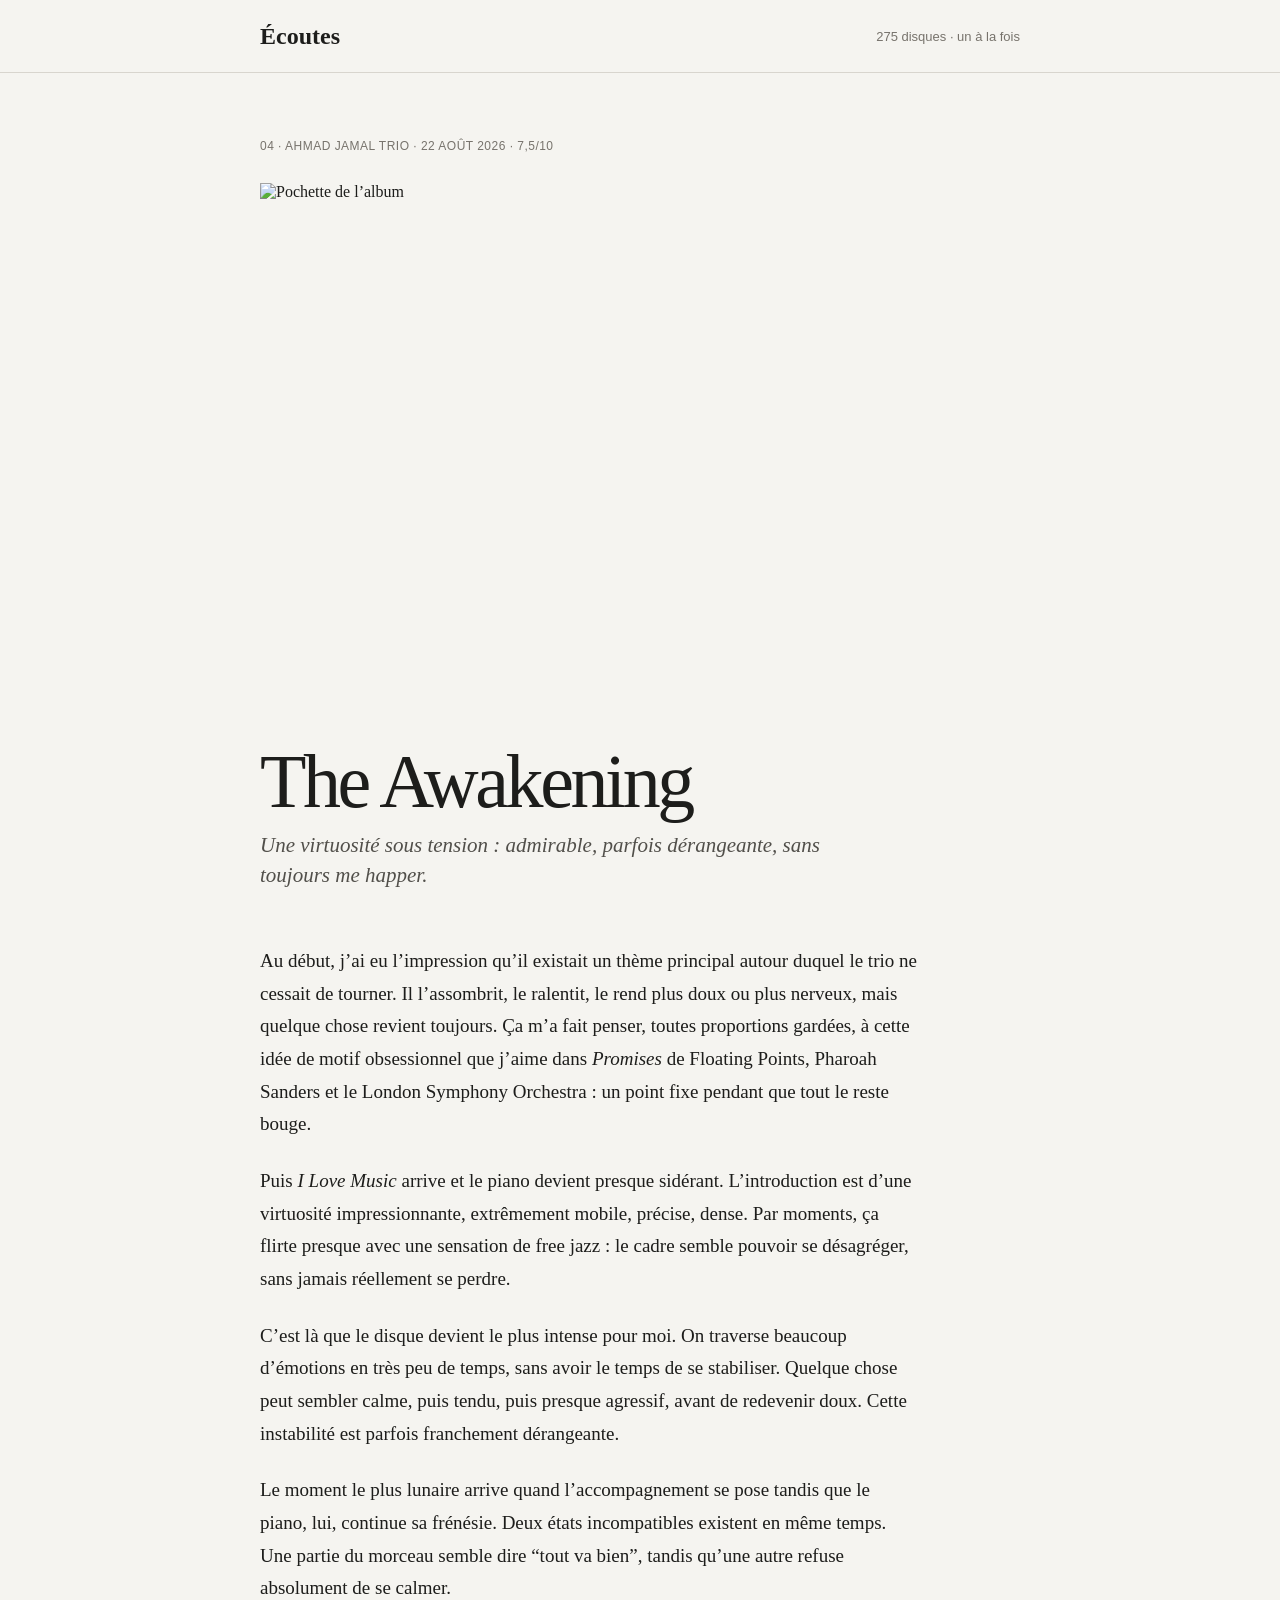
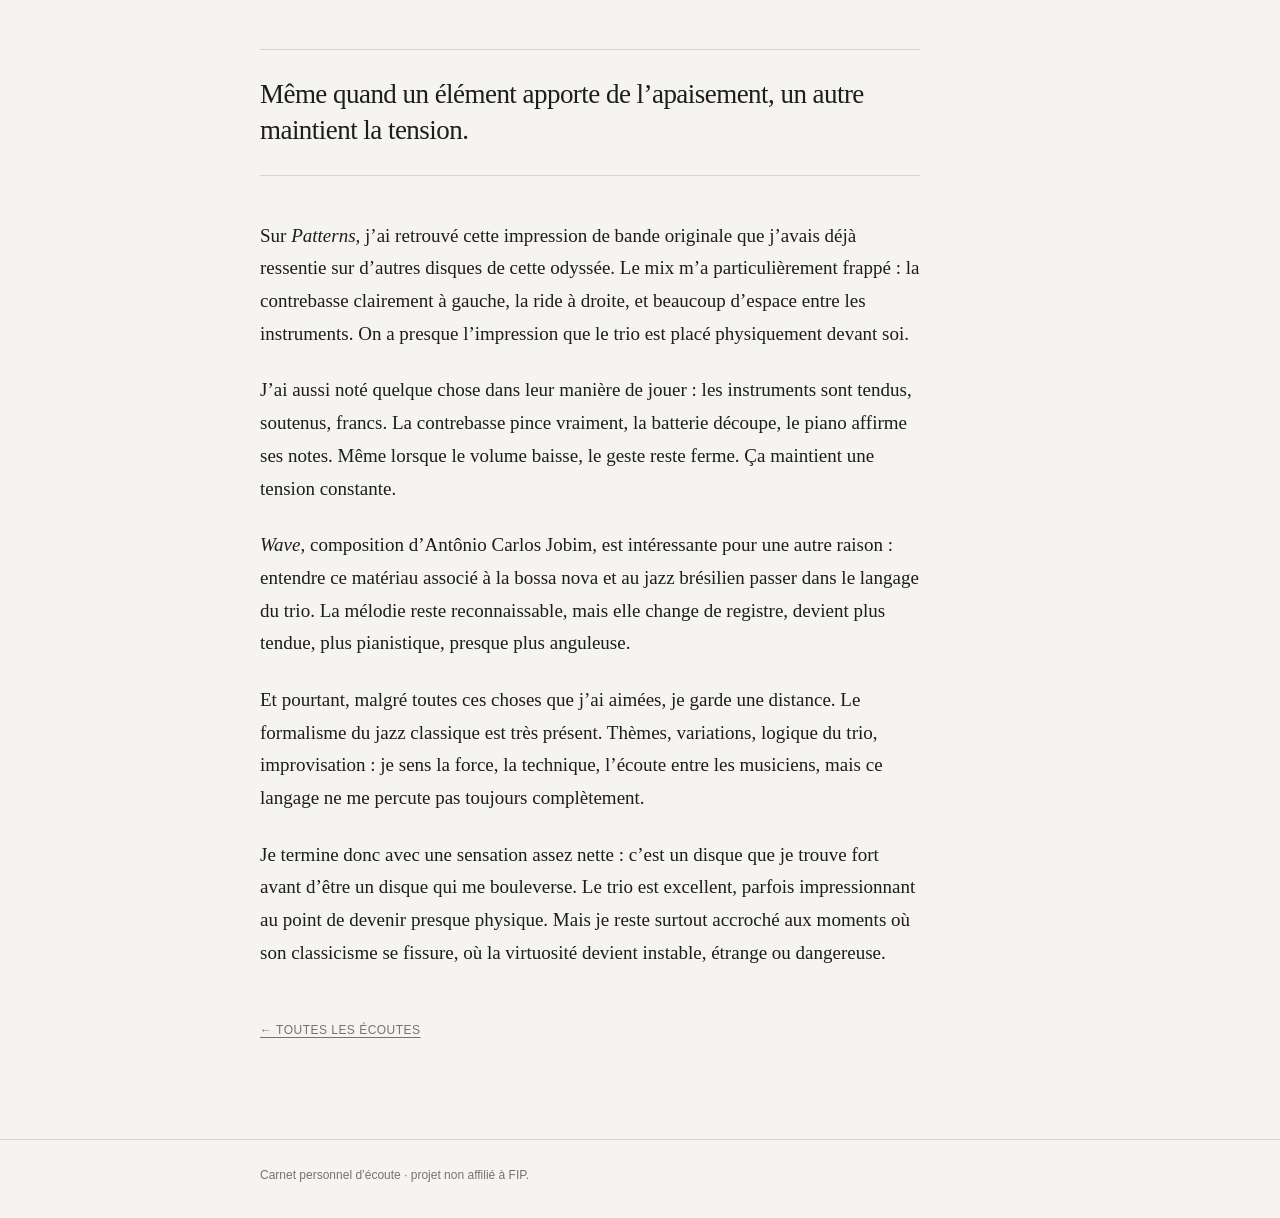
==== ahmad-jamal-the-awakening.html @ a69d8e25 "Initialisation du site Ecoutes" ====
<!doctype html><html lang="fr"><head><meta charset="utf-8"><meta name="viewport" content="width=device-width, initial-scale=1"><meta name="description" content="Une virtuosité sous tension : admirable, parfois dérangeante, sans toujours me happer."><title>The Awakening — Ahmad Jamal Trio · Écoutes</title><link rel="stylesheet" href="style.css"></head><body><header><div class="wrap brand"><a href="index.html">Écoutes</a><span>275 disques · un à la fois</span></div></header><main class="wrap"><article><div class="meta">04 · Ahmad Jamal Trio · 22 août 2026 · 7,5/10</div><img class="article-cover" src="https://media1.jpc.de/image/w1155/front/0/0011105122627.jpg" alt="Pochette de l’album"><h1>The Awakening</h1><p class="authorline">Une virtuosité sous tension : admirable, parfois dérangeante, sans toujours me happer.</p><div class="text"><p>Au début, j’ai eu l’impression qu’il existait un thème principal autour duquel le trio ne cessait de tourner. Il l’assombrit, le ralentit, le rend plus doux ou plus nerveux, mais quelque chose revient toujours. Ça m’a fait penser, toutes proportions gardées, à cette idée de motif obsessionnel que j’aime dans <em>Promises</em> de Floating Points, Pharoah Sanders et le London Symphony Orchestra : un point fixe pendant que tout le reste bouge.</p><p>Puis <em>I Love Music</em> arrive et le piano devient presque sidérant. L’introduction est d’une virtuosité impressionnante, extrêmement mobile, précise, dense. Par moments, ça flirte presque avec une sensation de free jazz : le cadre semble pouvoir se désagréger, sans jamais réellement se perdre.</p><p>C’est là que le disque devient le plus intense pour moi. On traverse beaucoup d’émotions en très peu de temps, sans avoir le temps de se stabiliser. Quelque chose peut sembler calme, puis tendu, puis presque agressif, avant de redevenir doux. Cette instabilité est parfois franchement dérangeante.</p><p>Le moment le plus lunaire arrive quand l’accompagnement se pose tandis que le piano, lui, continue sa frénésie. Deux états incompatibles existent en même temps. Une partie du morceau semble dire “tout va bien”, tandis qu’une autre refuse absolument de se calmer.</p><p class="pull">Même quand un élément apporte de l’apaisement, un autre maintient la tension.</p><p>Sur <em>Patterns</em>, j’ai retrouvé cette impression de bande originale que j’avais déjà ressentie sur d’autres disques de cette odyssée. Le mix m’a particulièrement frappé : la contrebasse clairement à gauche, la ride à droite, et beaucoup d’espace entre les instruments. On a presque l’impression que le trio est placé physiquement devant soi.</p><p>J’ai aussi noté quelque chose dans leur manière de jouer : les instruments sont tendus, soutenus, francs. La contrebasse pince vraiment, la batterie découpe, le piano affirme ses notes. Même lorsque le volume baisse, le geste reste ferme. Ça maintient une tension constante.</p><p><em>Wave</em>, composition d’Antônio Carlos Jobim, est intéressante pour une autre raison : entendre ce matériau associé à la bossa nova et au jazz brésilien passer dans le langage du trio. La mélodie reste reconnaissable, mais elle change de registre, devient plus tendue, plus pianistique, presque plus anguleuse.</p><p>Et pourtant, malgré toutes ces choses que j’ai aimées, je garde une distance. Le formalisme du jazz classique est très présent. Thèmes, variations, logique du trio, improvisation : je sens la force, la technique, l’écoute entre les musiciens, mais ce langage ne me percute pas toujours complètement.</p><p>Je termine donc avec une sensation assez nette : c’est un disque que je trouve fort avant d’être un disque qui me bouleverse. Le trio est excellent, parfois impressionnant au point de devenir presque physique. Mais je reste surtout accroché aux moments où son classicisme se fissure, où la virtuosité devient instable, étrange ou dangereuse.</p></div><p class="meta" style="margin-top:52px"><a href="index.html">← Toutes les écoutes</a></p></article></main><footer><div class="wrap">Carnet personnel d’écoute · projet non affilié à FIP.</div></footer></body></html>
---- style.css ----
:root {
  --bg: #f5f4f0;
  --text: #1d1d1b;
  --muted: #77736c;
  --line: #d8d5ce;
  --soft: #ece9e2;
  --max: 760px;
}

* { box-sizing: border-box; }

html {
  background: var(--bg);
  color: var(--text);
  font-family: Georgia, "Times New Roman", serif;
  -webkit-font-smoothing: antialiased;
}

body {
  margin: 0;
  background: var(--bg);
  color: var(--text);
}

a {
  color: inherit;
  text-decoration-thickness: 1px;
  text-underline-offset: 3px;
}

img { display: block; max-width: 100%; }

.wrap {
  width: min(calc(100% - 40px), var(--max));
  margin-inline: auto;
}

header {
  border-bottom: 1px solid var(--line);
}

.brand {
  min-height: 72px;
  display: flex;
  align-items: center;
  justify-content: space-between;
  gap: 24px;
  font-family: -apple-system, BlinkMacSystemFont, "Segoe UI", sans-serif;
}

.brand a {
  font-family: Georgia, "Times New Roman", serif;
  font-size: 24px;
  font-weight: 700;
  text-decoration: none;
}

.brand span {
  color: var(--muted);
  font-size: 13px;
}

main {
  padding: 64px 0 88px;
}

.meta {
  font-family: -apple-system, BlinkMacSystemFont, "Segoe UI", sans-serif;
  color: var(--muted);
  font-size: 12px;
  line-height: 1.5;
  letter-spacing: .04em;
  text-transform: uppercase;
}

h1 {
  margin: 16px 0 24px;
  font-size: clamp(48px, 8vw, 76px);
  line-height: .96;
  letter-spacing: -.045em;
  font-weight: 500;
}

.lede {
  margin: 0 0 64px;
  max-width: 680px;
  font-size: 21px;
  line-height: 1.55;
}

.list {
  border-top: 1px solid var(--line);
}

.item {
  display: grid;
  grid-template-columns: 40px 82px 1fr auto;
  gap: 18px;
  align-items: center;
  padding: 20px 0;
  border-bottom: 1px solid var(--line);
}

.n,
.score {
  font-family: -apple-system, BlinkMacSystemFont, "Segoe UI", sans-serif;
}

.n {
  align-self: start;
  padding-top: 2px;
  color: var(--muted);
  font-size: 12px;
}

.score {
  align-self: start;
  white-space: nowrap;
  font-size: 13px;
  font-weight: 600;
}

.cover-link {
  text-decoration: none;
}

.cover {
  width: 82px;
  aspect-ratio: 1;
  object-fit: cover;
  background: var(--soft);
}

.cover-fallback {
  display: grid;
  place-items: center;
  font-family: -apple-system, BlinkMacSystemFont, "Segoe UI", sans-serif;
  font-size: 18px;
  letter-spacing: .08em;
}

.item h2 {
  margin: 0 0 7px;
  font-size: 25px;
  line-height: 1.05;
  font-weight: 500;
  letter-spacing: -.02em;
}

.item div > a {
  text-decoration: none;
}

.item p {
  margin: 0;
  color: #514f4a;
  font-size: 15px;
  line-height: 1.45;
}

article {
  max-width: 700px;
}

.article-cover {
  width: min(100%, 520px);
  aspect-ratio: 1;
  object-fit: cover;
  margin: 28px 0 42px;
}

article h1 {
  margin-bottom: 12px;
}

.authorline {
  margin: 0 0 54px;
  max-width: 620px;
  color: #514f4a;
  font-size: 21px;
  line-height: 1.45;
  font-style: italic;
}

.text {
  max-width: 660px;
}

.text p {
  margin: 0 0 24px;
  font-size: 19px;
  line-height: 1.72;
}

.text .pull {
  margin: 44px 0;
  padding: 26px 0;
  border-top: 1px solid var(--line);
  border-bottom: 1px solid var(--line);
  font-size: 27px;
  line-height: 1.35;
  letter-spacing: -.02em;
}

footer {
  border-top: 1px solid var(--line);
  color: var(--muted);
  font-family: -apple-system, BlinkMacSystemFont, "Segoe UI", sans-serif;
  font-size: 12px;
}

footer .wrap {
  padding: 28px 0 36px;
}

@media (max-width: 680px) {
  .wrap {
    width: min(calc(100% - 28px), var(--max));
  }

  .brand {
    min-height: 62px;
  }

  .brand span {
    display: none;
  }

  main {
    padding-top: 42px;
  }

  h1 {
    font-size: 48px;
  }

  .lede {
    font-size: 18px;
    margin-bottom: 46px;
  }

  .item {
    grid-template-columns: 26px 68px 1fr;
    gap: 12px;
    align-items: start;
  }

  .cover {
    width: 68px;
  }

  .score {
    grid-column: 3;
    margin-top: -8px;
    color: var(--muted);
  }

  .item h2 {
    font-size: 21px;
  }

  .item p {
    font-size: 14px;
  }

  .article-cover {
    margin-bottom: 32px;
  }

  .authorline {
    font-size: 18px;
    margin-bottom: 42px;
  }

  .text p {
    font-size: 18px;
    line-height: 1.67;
  }

  .text .pull {
    font-size: 24px;
  }
}
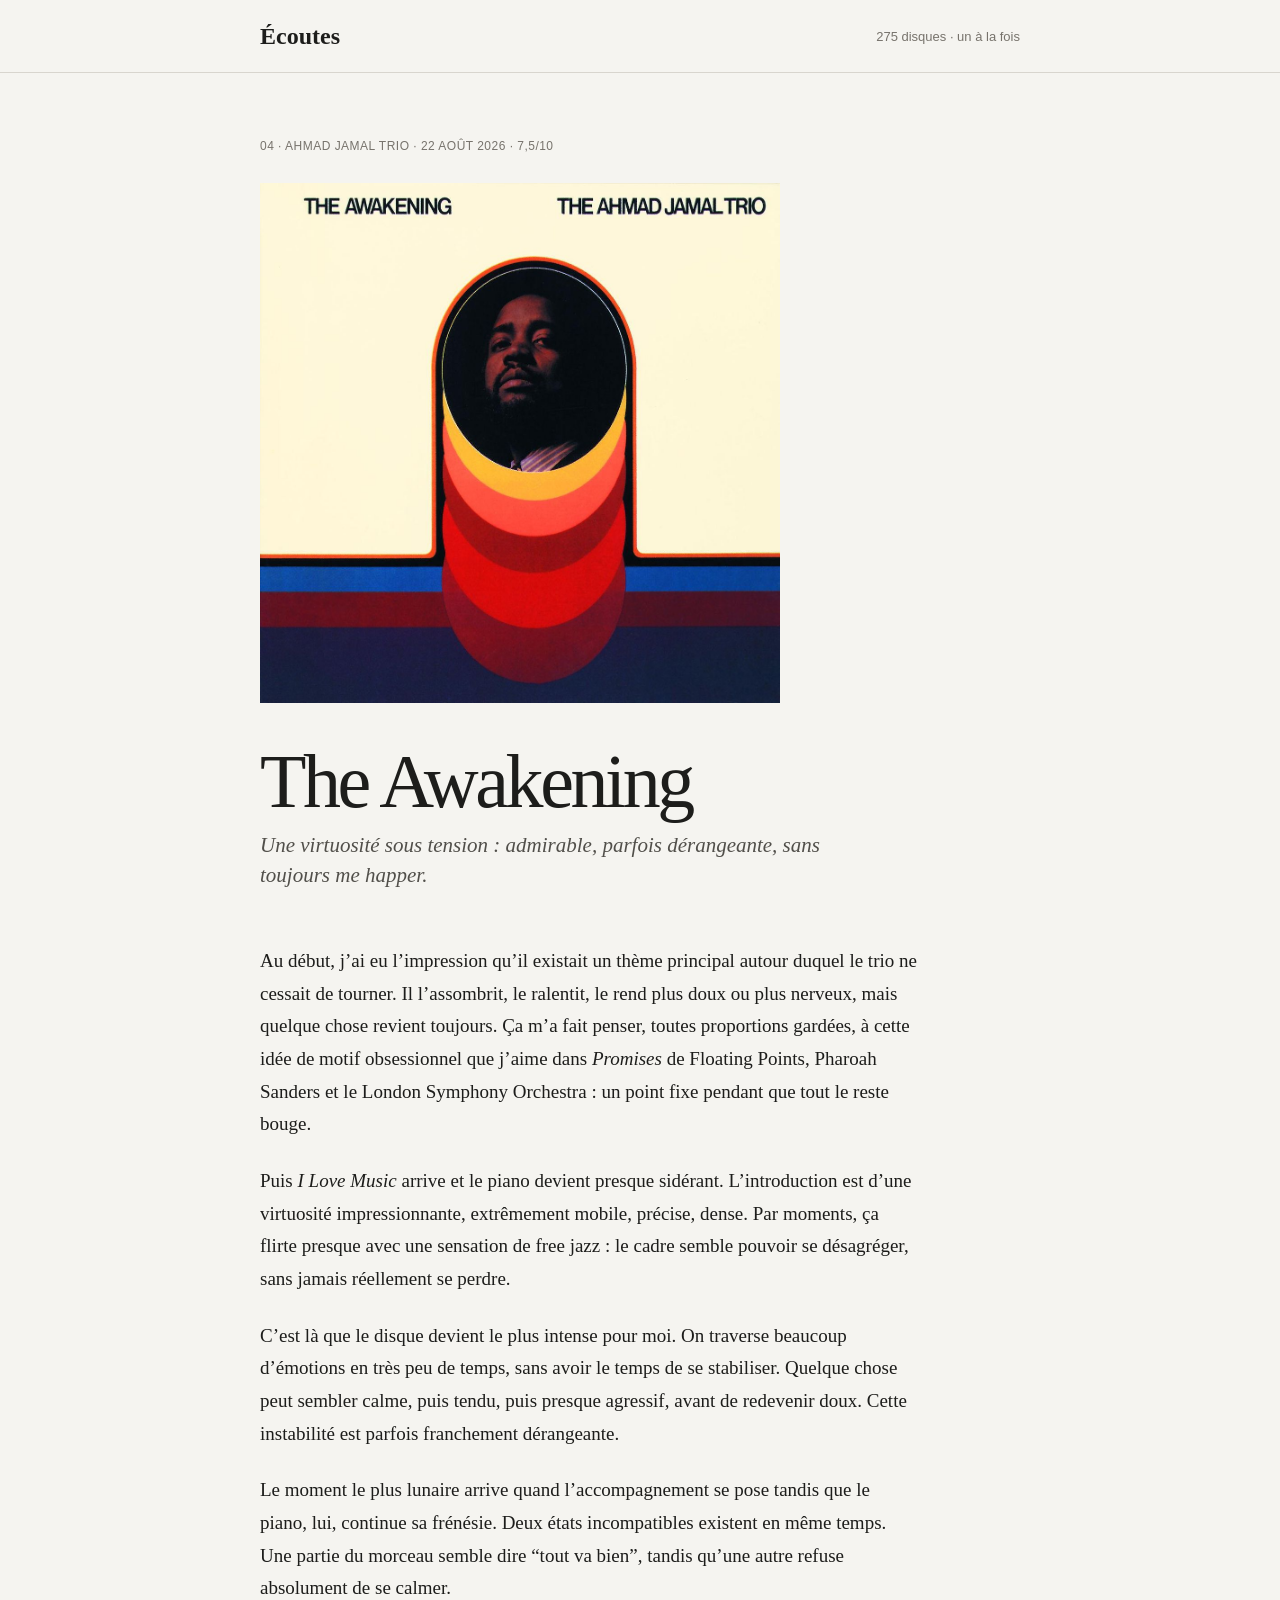
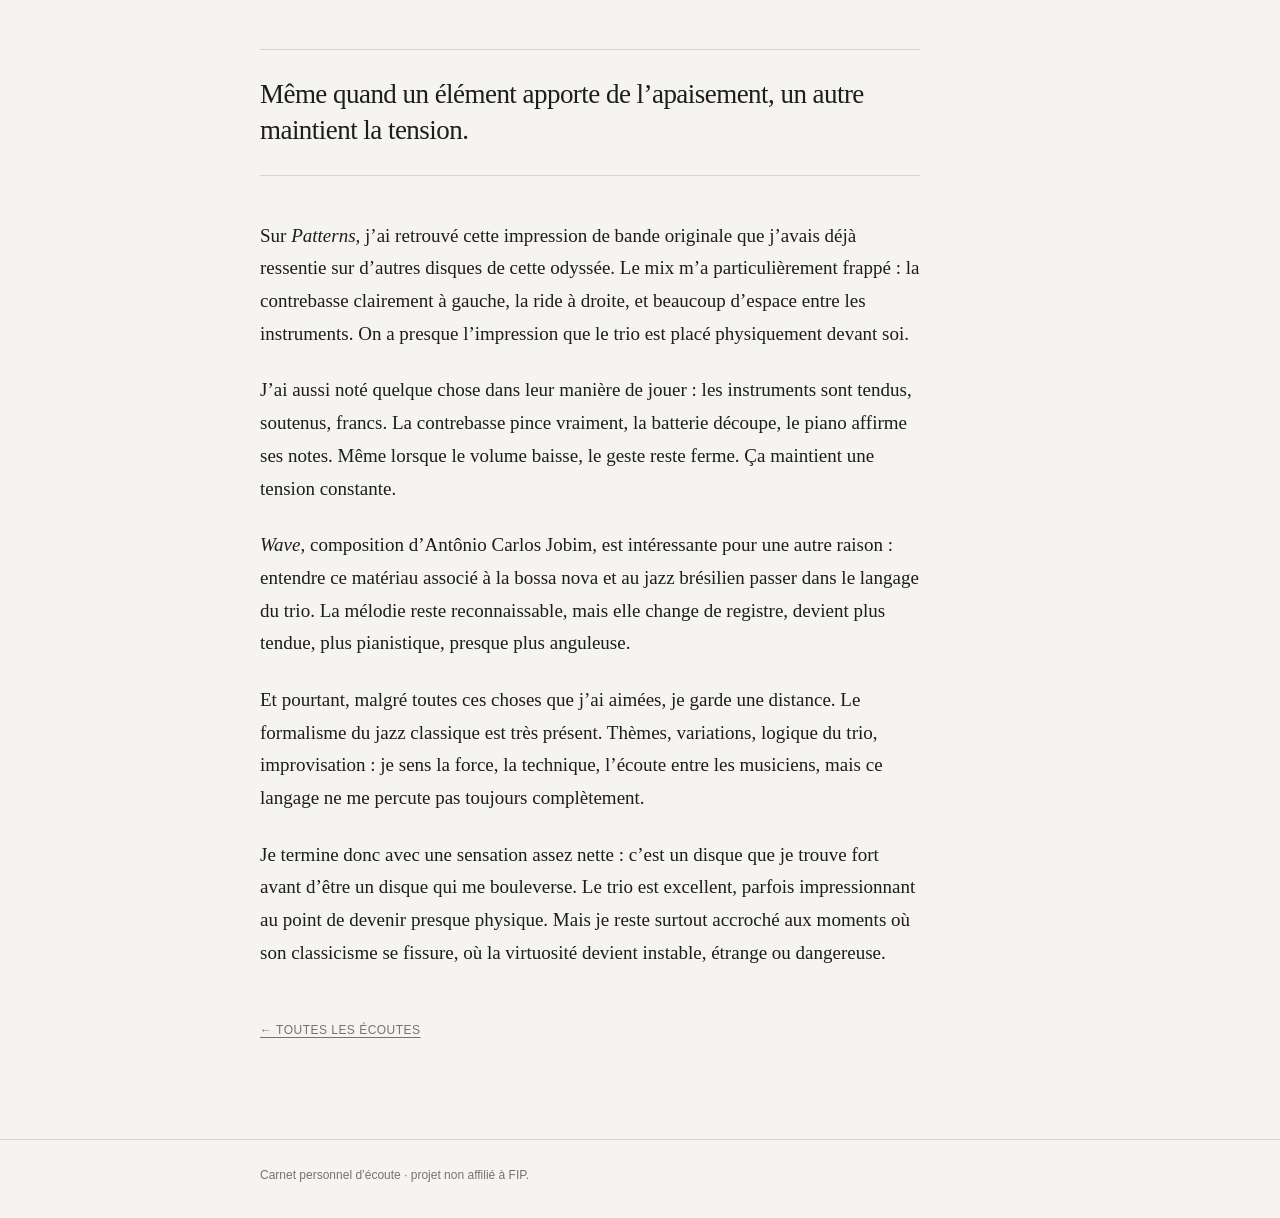
==== commit 152c79b1: "Localise les pochettes des albums" ====
--- a/ahmad-jamal-the-awakening.html
+++ b/ahmad-jamal-the-awakening.html
@@ -1 +1 @@
-<!doctype html><html lang="fr"><head><meta charset="utf-8"><meta name="viewport" content="width=device-width, initial-scale=1"><meta name="description" content="Une virtuosité sous tension : admirable, parfois dérangeante, sans toujours me happer."><title>The Awakening — Ahmad Jamal Trio · Écoutes</title><link rel="stylesheet" href="style.css"></head><body><header><div class="wrap brand"><a href="index.html">Écoutes</a><span>275 disques · un à la fois</span></div></header><main class="wrap"><article><div class="meta">04 · Ahmad Jamal Trio · 22 août 2026 · 7,5/10</div><img class="article-cover" src="https://media1.jpc.de/image/w1155/front/0/0011105122627.jpg" alt="Pochette de l’album"><h1>The Awakening</h1><p class="authorline">Une virtuosité sous tension : admirable, parfois dérangeante, sans toujours me happer.</p><div class="text"><p>Au début, j’ai eu l’impression qu’il existait un thème principal autour duquel le trio ne cessait de tourner. Il l’assombrit, le ralentit, le rend plus doux ou plus nerveux, mais quelque chose revient toujours. Ça m’a fait penser, toutes proportions gardées, à cette idée de motif obsessionnel que j’aime dans <em>Promises</em> de Floating Points, Pharoah Sanders et le London Symphony Orchestra : un point fixe pendant que tout le reste bouge.</p><p>Puis <em>I Love Music</em> arrive et le piano devient presque sidérant. L’introduction est d’une virtuosité impressionnante, extrêmement mobile, précise, dense. Par moments, ça flirte presque avec une sensation de free jazz : le cadre semble pouvoir se désagréger, sans jamais réellement se perdre.</p><p>C’est là que le disque devient le plus intense pour moi. On traverse beaucoup d’émotions en très peu de temps, sans avoir le temps de se stabiliser. Quelque chose peut sembler calme, puis tendu, puis presque agressif, avant de redevenir doux. Cette instabilité est parfois franchement dérangeante.</p><p>Le moment le plus lunaire arrive quand l’accompagnement se pose tandis que le piano, lui, continue sa frénésie. Deux états incompatibles existent en même temps. Une partie du morceau semble dire “tout va bien”, tandis qu’une autre refuse absolument de se calmer.</p><p class="pull">Même quand un élément apporte de l’apaisement, un autre maintient la tension.</p><p>Sur <em>Patterns</em>, j’ai retrouvé cette impression de bande originale que j’avais déjà ressentie sur d’autres disques de cette odyssée. Le mix m’a particulièrement frappé : la contrebasse clairement à gauche, la ride à droite, et beaucoup d’espace entre les instruments. On a presque l’impression que le trio est placé physiquement devant soi.</p><p>J’ai aussi noté quelque chose dans leur manière de jouer : les instruments sont tendus, soutenus, francs. La contrebasse pince vraiment, la batterie découpe, le piano affirme ses notes. Même lorsque le volume baisse, le geste reste ferme. Ça maintient une tension constante.</p><p><em>Wave</em>, composition d’Antônio Carlos Jobim, est intéressante pour une autre raison : entendre ce matériau associé à la bossa nova et au jazz brésilien passer dans le langage du trio. La mélodie reste reconnaissable, mais elle change de registre, devient plus tendue, plus pianistique, presque plus anguleuse.</p><p>Et pourtant, malgré toutes ces choses que j’ai aimées, je garde une distance. Le formalisme du jazz classique est très présent. Thèmes, variations, logique du trio, improvisation : je sens la force, la technique, l’écoute entre les musiciens, mais ce langage ne me percute pas toujours complètement.</p><p>Je termine donc avec une sensation assez nette : c’est un disque que je trouve fort avant d’être un disque qui me bouleverse. Le trio est excellent, parfois impressionnant au point de devenir presque physique. Mais je reste surtout accroché aux moments où son classicisme se fissure, où la virtuosité devient instable, étrange ou dangereuse.</p></div><p class="meta" style="margin-top:52px"><a href="index.html">← Toutes les écoutes</a></p></article></main><footer><div class="wrap">Carnet personnel d’écoute · projet non affilié à FIP.</div></footer></body></html>+<!doctype html><html lang="fr"><head><meta charset="utf-8"><meta name="viewport" content="width=device-width, initial-scale=1"><meta name="description" content="Une virtuosité sous tension : admirable, parfois dérangeante, sans toujours me happer."><title>The Awakening — Ahmad Jamal Trio · Écoutes</title><link rel="stylesheet" href="style.css"></head><body><header><div class="wrap brand"><a href="index.html">Écoutes</a><span>275 disques · un à la fois</span></div></header><main class="wrap"><article><div class="meta">04 · Ahmad Jamal Trio · 22 août 2026 · 7,5/10</div><img class="article-cover" src="covers/ahmad-jamal-the-awakening.jpg" alt="Pochette de l’album"><h1>The Awakening</h1><p class="authorline">Une virtuosité sous tension : admirable, parfois dérangeante, sans toujours me happer.</p><div class="text"><p>Au début, j’ai eu l’impression qu’il existait un thème principal autour duquel le trio ne cessait de tourner. Il l’assombrit, le ralentit, le rend plus doux ou plus nerveux, mais quelque chose revient toujours. Ça m’a fait penser, toutes proportions gardées, à cette idée de motif obsessionnel que j’aime dans <em>Promises</em> de Floating Points, Pharoah Sanders et le London Symphony Orchestra : un point fixe pendant que tout le reste bouge.</p><p>Puis <em>I Love Music</em> arrive et le piano devient presque sidérant. L’introduction est d’une virtuosité impressionnante, extrêmement mobile, précise, dense. Par moments, ça flirte presque avec une sensation de free jazz : le cadre semble pouvoir se désagréger, sans jamais réellement se perdre.</p><p>C’est là que le disque devient le plus intense pour moi. On traverse beaucoup d’émotions en très peu de temps, sans avoir le temps de se stabiliser. Quelque chose peut sembler calme, puis tendu, puis presque agressif, avant de redevenir doux. Cette instabilité est parfois franchement dérangeante.</p><p>Le moment le plus lunaire arrive quand l’accompagnement se pose tandis que le piano, lui, continue sa frénésie. Deux états incompatibles existent en même temps. Une partie du morceau semble dire “tout va bien”, tandis qu’une autre refuse absolument de se calmer.</p><p class="pull">Même quand un élément apporte de l’apaisement, un autre maintient la tension.</p><p>Sur <em>Patterns</em>, j’ai retrouvé cette impression de bande originale que j’avais déjà ressentie sur d’autres disques de cette odyssée. Le mix m’a particulièrement frappé : la contrebasse clairement à gauche, la ride à droite, et beaucoup d’espace entre les instruments. On a presque l’impression que le trio est placé physiquement devant soi.</p><p>J’ai aussi noté quelque chose dans leur manière de jouer : les instruments sont tendus, soutenus, francs. La contrebasse pince vraiment, la batterie découpe, le piano affirme ses notes. Même lorsque le volume baisse, le geste reste ferme. Ça maintient une tension constante.</p><p><em>Wave</em>, composition d’Antônio Carlos Jobim, est intéressante pour une autre raison : entendre ce matériau associé à la bossa nova et au jazz brésilien passer dans le langage du trio. La mélodie reste reconnaissable, mais elle change de registre, devient plus tendue, plus pianistique, presque plus anguleuse.</p><p>Et pourtant, malgré toutes ces choses que j’ai aimées, je garde une distance. Le formalisme du jazz classique est très présent. Thèmes, variations, logique du trio, improvisation : je sens la force, la technique, l’écoute entre les musiciens, mais ce langage ne me percute pas toujours complètement.</p><p>Je termine donc avec une sensation assez nette : c’est un disque que je trouve fort avant d’être un disque qui me bouleverse. Le trio est excellent, parfois impressionnant au point de devenir presque physique. Mais je reste surtout accroché aux moments où son classicisme se fissure, où la virtuosité devient instable, étrange ou dangereuse.</p></div><p class="meta" style="margin-top:52px"><a href="index.html">← Toutes les écoutes</a></p></article></main><footer><div class="wrap">Carnet personnel d’écoute · projet non affilié à FIP.</div></footer></body></html>
